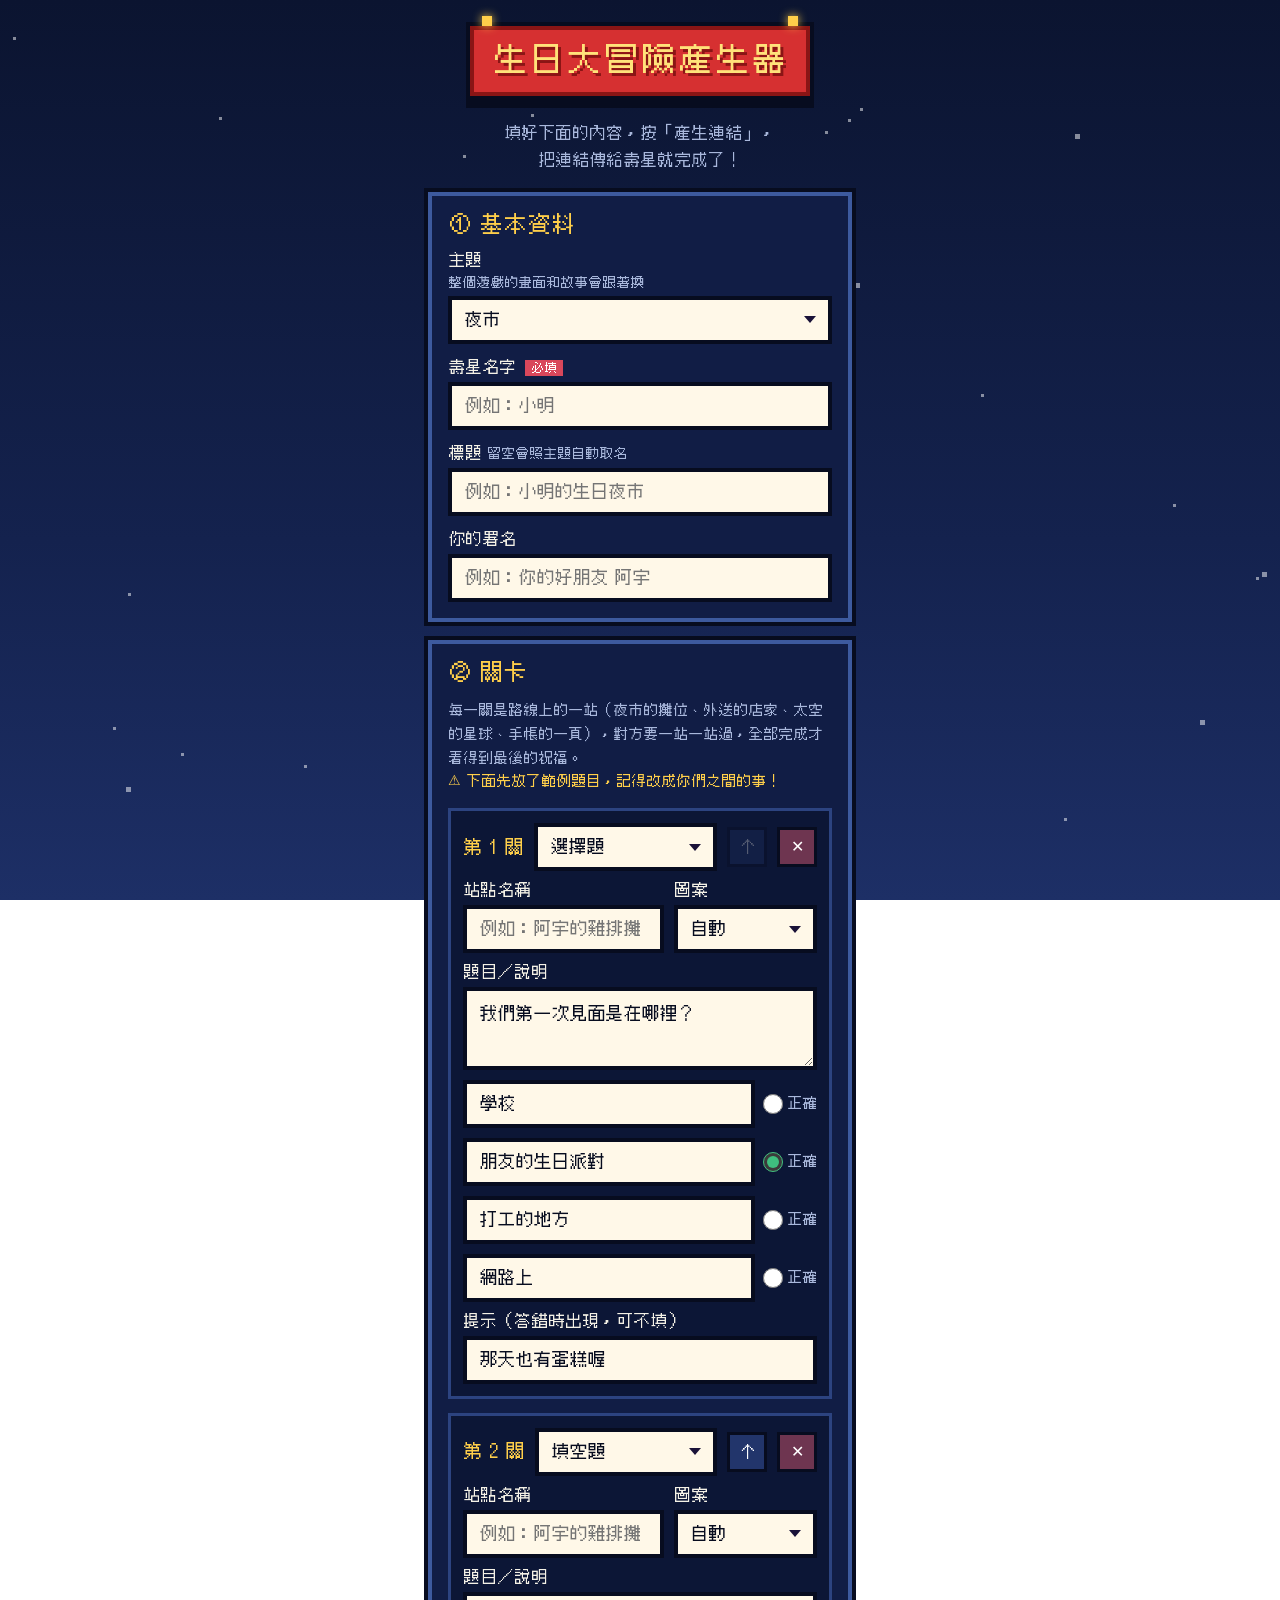
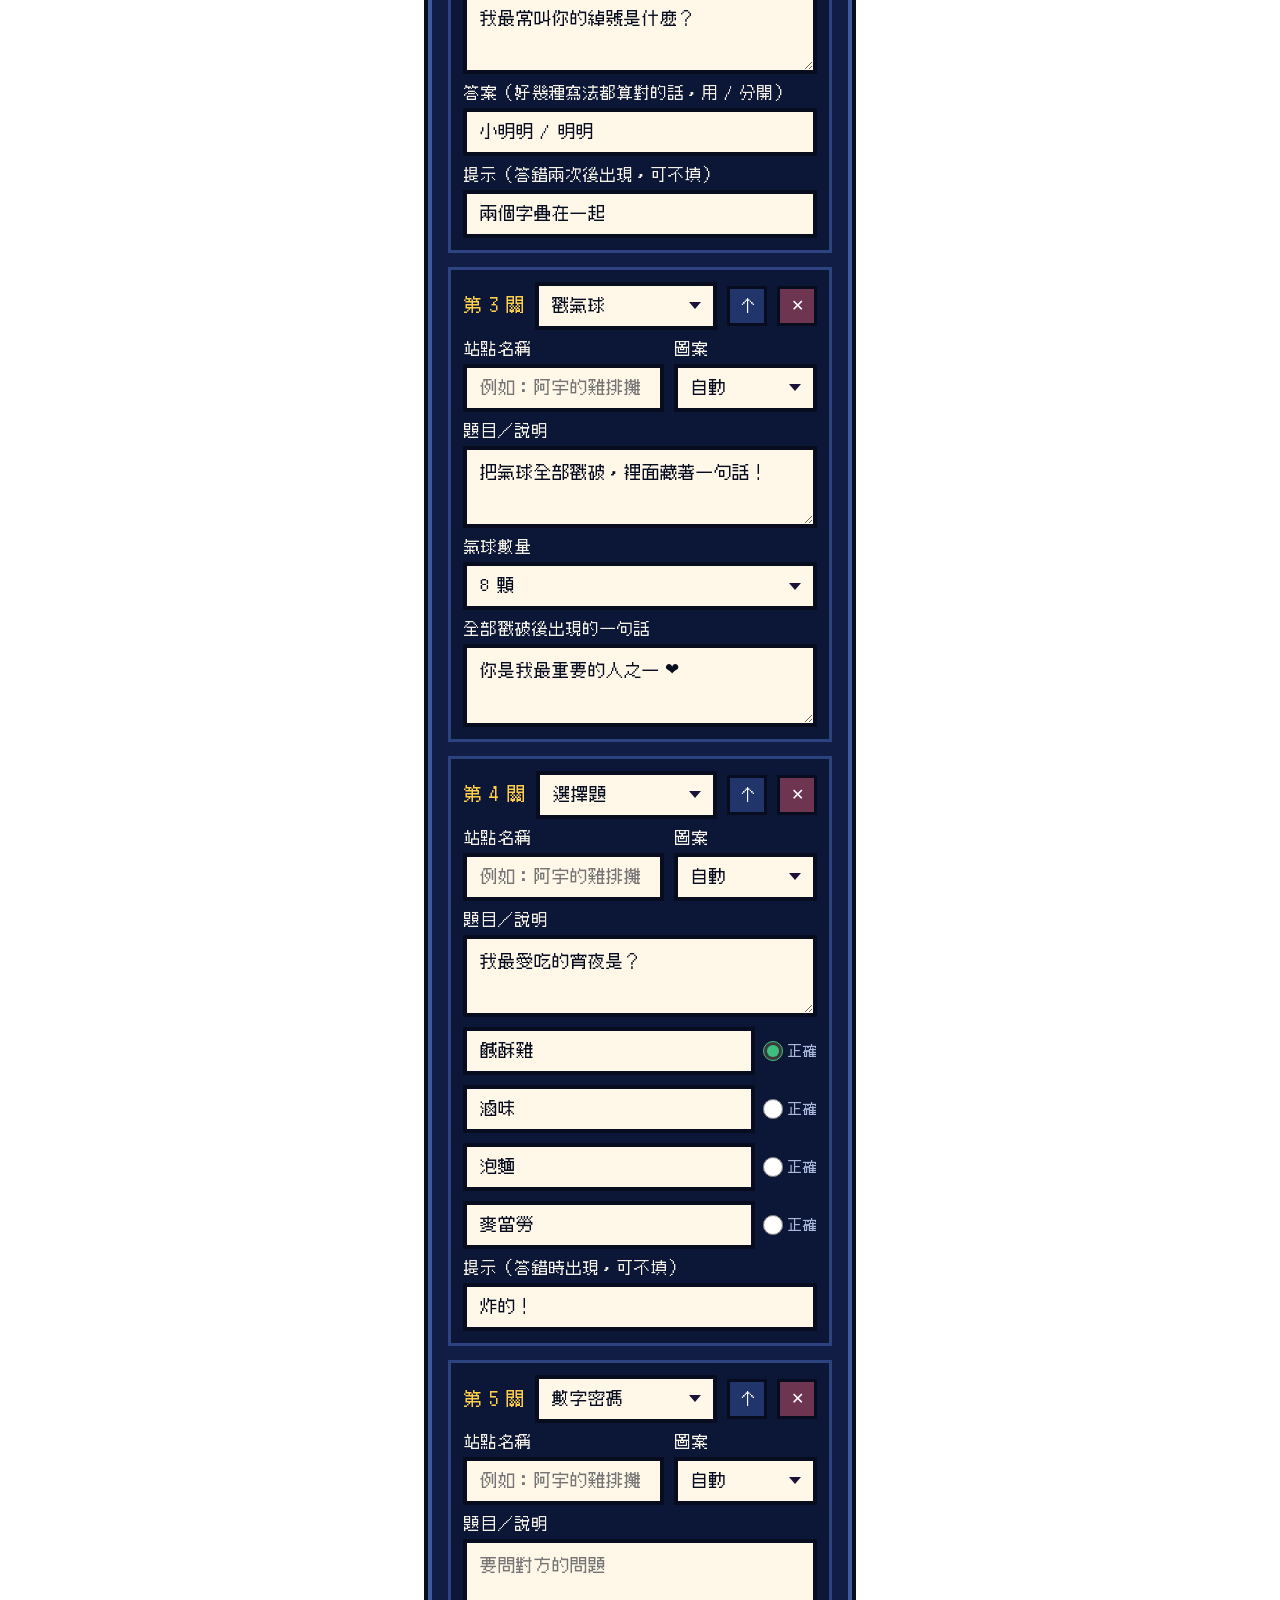
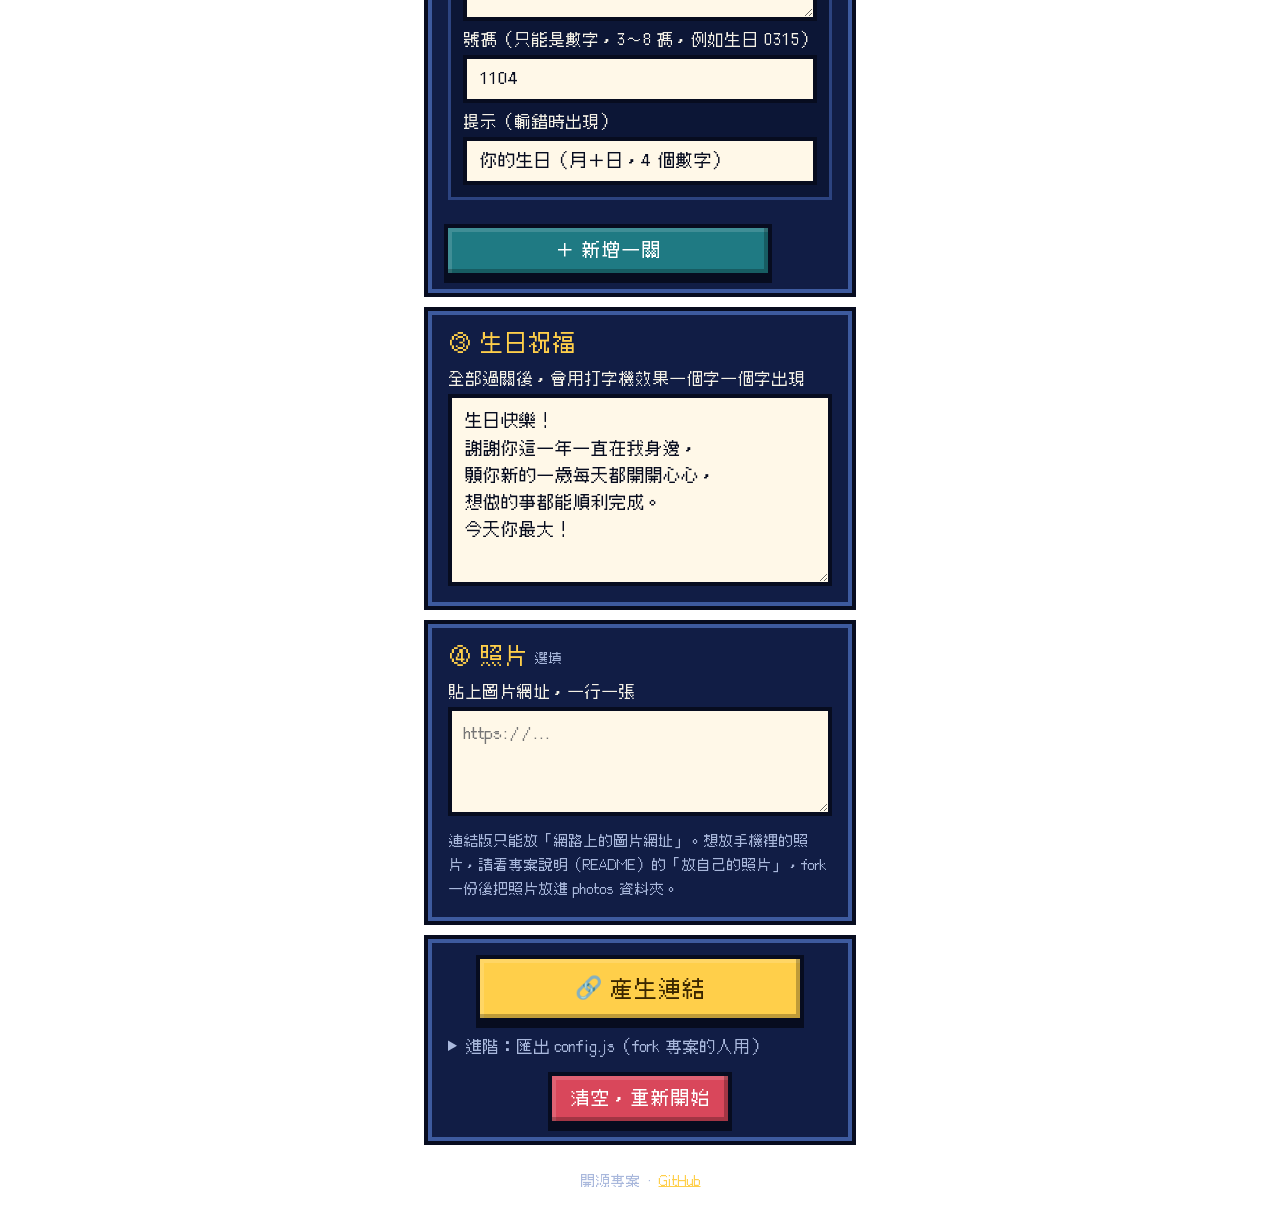
==== create.html @ 2e1952f0 "生日大冒險：可換主題的生日闖關小遊戲（開源版第一版） - 4 種主題：夜市（放天燈）、外送送禮（送到壽星家）、太空冒險（抵達生日星）、手作卡片（打開信封） - 路線畫面共用，主題只管圖案和文字，新增主" ====
<!DOCTYPE html>
<html lang="zh-Hant-TW">
<head>
  <meta charset="UTF-8">
  <meta name="viewport" content="width=device-width, initial-scale=1, viewport-fit=cover">
  <meta name="theme-color" content="#0b1430">
  <title>生日大冒險產生器</title>
  <link rel="preload" href="fonts/Cubic_11.woff2" as="font" type="font/woff2" crossorigin>
  <link rel="icon" href="data:image/svg+xml,%3Csvg xmlns=%27http://www.w3.org/2000/svg%27 viewBox=%270 0 100 100%27%3E%3Ctext y=%27.9em%27 font-size=%2790%27%3E%F0%9F%8E%81%3C/text%3E%3C/svg%3E">
  <link rel="stylesheet" href="css/style.css">
  <link rel="stylesheet" href="css/create.css">
</head>
<body>
  <div id="sky" aria-hidden="true"></div>
  <main id="app" class="maker">
    <div class="sign"><h1>生日大冒險產生器</h1></div>
    <p class="sub">填好下面的內容，按「產生連結」，<br>把連結傳給壽星就完成了！</p>

    <section class="panel">
      <h2>① 基本資料</h2>
      <label>主題 <small>整個遊戲的畫面和故事會跟著換</small>
        <select class="px-input" id="f-theme"></select>
      </label>
      <label><span>壽星名字 <b class="req">必填</b></span>
        <input class="px-input" id="f-name" maxlength="20" placeholder="例如：小明">
      </label>
      <label><span>標題 <small>留空會照主題自動取名</small></span>
        <input class="px-input" id="f-title" maxlength="20" placeholder="例如：小明的生日夜市">
      </label>
      <label>你的署名
        <input class="px-input" id="f-from" maxlength="20" placeholder="例如：你的好朋友 阿宇">
      </label>
    </section>

    <section class="panel">
      <h2>② 關卡</h2>
      <p class="note">每一關是路線上的一站（夜市的攤位、外送的店家、太空的星球、手帳的一頁），對方要一站一站過，全部完成才看得到最後的祝福。<br><b class="warn">⚠ 下面先放了範例題目，記得改成你們之間的事！</b></p>
      <div id="levels"></div>
      <button type="button" class="px-btn wide" id="add-level">＋ 新增一關</button>
    </section>

    <section class="panel">
      <h2>③ 生日祝福</h2>
      <label>全部過關後，會用打字機效果一個字一個字出現
        <textarea class="px-input" id="f-wish" rows="6" maxlength="1000"></textarea>
      </label>
    </section>

    <section class="panel">
      <h2>④ 照片 <small>選填</small></h2>
      <label>貼上圖片網址，一行一張
        <textarea class="px-input" id="f-photos" rows="3" placeholder="https://..."></textarea>
      </label>
      <p class="note">連結版只能放「網路上的圖片網址」。想放手機裡的照片，請看專案說明（README）的「放自己的照片」，fork 一份後把照片放進 photos 資料夾。</p>
    </section>

    <section class="panel actions">
      <p id="errors" class="errors" role="alert"></p>
      <button type="button" class="px-btn yellow wide big" id="make">🔗 產生連結</button>
      <div id="result" hidden>
        <textarea class="px-input" id="link" rows="4" readonly></textarea>
        <div class="row">
          <button type="button" class="px-btn green" id="copy">複製連結</button>
          <a class="px-btn" id="preview" target="_blank" rel="noopener">▶ 先玩玩看</a>
          <a class="px-btn line" id="line" target="_blank" rel="noopener">傳到 LINE</a>
        </div>
        <p class="note">⚠ 答案藏在連結裡（有編碼過，一般人看不出來），但懂程式的人還是解得開，別放太私密的東西。</p>
      </div>
      <details class="adv">
        <summary>進階：匯出 config.js（fork 專案的人用）</summary>
        <textarea class="px-input" id="config-out" rows="8" readonly></textarea>
        <button type="button" class="px-btn" id="copy-config">複製 config.js 內容</button>
      </details>
      <button type="button" class="px-btn red" id="reset">清空，重新開始</button>
    </section>

    <p class="foot">開源專案 · <a href="https://github.com/sdfvgv1994-bot/taco-birthday">GitHub</a></p>
  </main>

  <script src="config.js"></script>
  <script src="js/core/ui.js"></script>
  <script src="js/core/audio.js"></script>
  <script src="js/core/data.js"></script>
  <script src="js/core/sprites.js"></script>
  <!-- 主題積木：想加新主題就在這裡多載入一個 -->
  <script src="js/themes/night.js"></script>
  <script src="js/themes/delivery.js"></script>
  <script src="js/themes/space.js"></script>
  <script src="js/themes/paper.js"></script>
  <script src="js/create.js"></script>
</body>
</html>
---- css/style.css ----
/* 生日夜市：樣式 */
@font-face {
  font-family: "Cubic11";
  src: url("../fonts/Cubic_11.woff2") format("woff2");
  font-display: swap;
}

:root {
  --bg1: #0b1430;
  --bg2: #14224e;
  --ink: #070c1f;
  --text: #f4f1e6;
  --muted: #a9b8dc;
  --purple: #1f7a83;
  --purple-hi: #3d5a9e;
  --orange: #d63031;
  --yellow: #ffcf4a;
  --green: #3fbf7f;
  --red: #d9475b;
  --px: 4px;
}

* { box-sizing: border-box; }
html, body { margin: 0; min-height: 100%; }
body {
  font-family: "Cubic11", "PingFang TC", "Noto Sans TC", "Microsoft JhengHei", sans-serif;
  color: var(--text);
  background: linear-gradient(180deg, var(--bg1), var(--bg2) 60%, #1d2f66);
  background-attachment: fixed;
  -webkit-font-smoothing: none;
  -webkit-tap-highlight-color: transparent;
  overflow-x: hidden;
  transition: filter .6s;
}
body.dark { filter: brightness(.35); }
button { font-family: inherit; touch-action: manipulation; }

#sky { position: fixed; inset: 0; pointer-events: none; z-index: 0; }
.star {
  position: absolute; width: 3px; height: 3px; background: #fff; opacity: .5;
  animation: twinkle 3s steps(3) infinite;
}
.star.big { width: 5px; height: 5px; }
@keyframes twinkle { 50% { opacity: .1; } }

#app {
  position: relative; z-index: 1;
  max-width: 460px; margin: 0 auto;
  min-height: 100dvh;
  padding: calc(18px + env(safe-area-inset-top)) 18px calc(28px + env(safe-area-inset-bottom));
  display: flex; flex-direction: column; align-items: center;
}

#mute {
  position: fixed; top: calc(10px + env(safe-area-inset-top)); right: 10px; z-index: 5;
  width: 42px; height: 42px; font-size: 20px;
  background: rgba(7, 12, 31, .6); color: #fff; border: 3px solid var(--ink);
}

/* 招牌（標題） */
.sign {
  background: var(--orange);
  border: var(--px) solid #8a1515;
  box-shadow: 0 0 0 var(--px) var(--ink), 0 8px 0 var(--px) var(--ink);
  padding: 10px 18px; margin: 8px 0 22px;
  max-width: 100%;
}
.sign h1 {
  margin: 0; font-size: clamp(22px, 7vw, 32px); font-weight: normal; letter-spacing: 2px;
  color: #ffe27a; text-shadow: 3px 3px 0 #8a1515; text-align: center; line-height: 1.3;
  word-break: break-all;
}
.sign.big h1 { font-size: clamp(30px, 10vw, 44px); }

.screen { width: 100%; display: flex; flex-direction: column; align-items: center; gap: 16px; }

.lead { font-size: 22px; margin: 0; text-align: center; color: #fff; }
.sub { font-size: 16px; margin: 0; color: var(--muted); text-align: center; }

/* 像素按鈕 */
.px-btn {
  position: relative;
  font-size: 18px; color: #fff;
  background: var(--purple);
  border: 0; padding: 12px 18px;
  box-shadow:
    inset -4px -4px 0 rgba(0,0,0,.25),
    inset 4px 4px 0 rgba(255,255,255,.15),
    0 0 0 var(--px) var(--ink),
    0 6px 0 var(--px) var(--ink);
  cursor: pointer;
  transition: transform .05s;
}
.px-btn:active:not(:disabled) { transform: translateY(4px); box-shadow:
    inset -4px -4px 0 rgba(0,0,0,.25),
    inset 4px 4px 0 rgba(255,255,255,.15),
    0 0 0 var(--px) var(--ink),
    0 2px 0 var(--px) var(--ink); }
.px-btn.yellow { background: var(--yellow); color: #3a2600; }
.px-btn.green { background: var(--green); }
.px-btn.red { background: var(--red); }
.px-btn.wide { width: 100%; max-width: 320px; }
.px-btn.big { font-size: 22px; padding: 16px; }
.px-btn:disabled { cursor: default; }

/* 開場天燈 */
.intro-lantern { width: 130px; margin: 10px 0 4px; filter: drop-shadow(0 0 18px rgba(255, 154, 58, .7)); }
.intro-lantern svg { width: 100%; display: block; }
.bob { animation: bob 1.2s steps(2) infinite; }
@keyframes bob { 50% { transform: translateY(-8px); } }

/* 關卡標頭 */
.level-head {
  width: 100%; display: flex; justify-content: space-between; align-items: center;
  margin: -6px 0 14px;
}
.level-tag { font-size: 16px; color: var(--yellow); }

/* 題目卡 */
.card {
  width: 100%;
  background: #111d45;
  border: var(--px) solid var(--purple-hi);
  box-shadow: 0 0 0 var(--px) var(--ink);
  padding: 16px;
}
.question { margin: 0; font-size: 20px; line-height: 1.6; text-align: center; white-space: pre-wrap; }

.choices { width: 100%; display: flex; flex-direction: column; gap: 16px; margin-top: 6px; }
.choice { display: flex; align-items: center; gap: 12px; text-align: left; font-size: 18px; }
.choice-mark {
  flex: none; width: 30px; height: 30px; line-height: 30px; text-align: center;
  background: var(--ink); color: var(--yellow); font-size: 16px;
}
.choice.right { background: var(--green); }
.choice.bad { background: #6e3550; opacity: .7; }

.hint { min-height: 1.5em; margin: 0; color: var(--yellow); text-align: center; font-size: 16px; line-height: 1.6; }
.hint.glow { animation: glow 1s steps(2) 3; }
@keyframes glow { 50% { color: #fff; } }

.answer-row { width: 100%; display: flex; gap: 14px; margin-top: 6px; }
.px-input {
  flex: 1; min-width: 0;
  font-family: inherit; font-size: 20px; color: var(--ink);
  background: #fff8e8; border: var(--px) solid var(--ink);
  padding: 10px 12px; outline: none; border-radius: 0;
}
.px-input:focus { border-color: var(--yellow); box-shadow: 0 0 0 var(--px) var(--ink); }
.px-input.right { background: #c9f5df; }

/* 氣球 */
.counter { margin: 0; font-size: 18px; color: var(--yellow); }
.balloon-field { position: relative; width: 100%; height: min(58vh, 420px); }
.balloon {
  position: absolute; width: 64px; height: 86px; padding: 0; margin: -43px 0 0 -32px;
  background: none; border: 0; cursor: pointer;
  animation: float 2.4s ease-in-out infinite;
}
.balloon svg { width: 100%; height: 100%; display: block; pointer-events: none; }
.balloon.popped { animation: popped .35s steps(3) forwards; pointer-events: none; }
@keyframes float { 50% { transform: translateY(-12px); } }
@keyframes popped {
  0% { transform: scale(1); opacity: 1; }
  60% { transform: scale(1.5); opacity: .6; }
  100% { transform: scale(.2); opacity: 0; }
}
.clue {
  position: absolute; inset: 20% 0 auto; text-align: center;
  background: #fff8e8; color: var(--ink); padding: 20px;
  border: var(--px) solid var(--ink); box-shadow: 0 8px 0 var(--ink);
}
.clue-label { margin: 0 0 8px; font-size: 15px; color: #7a5a1a; }
.clue-text { margin: 0; font-size: 22px; line-height: 1.6; white-space: pre-wrap; }

/* 叫號機（數字密碼） */
.lock { width: 300px; max-width: 92%; margin-top: 4px; }
.lock-body {
  background: #1a0808;
  border: var(--px) solid #5a1414;
  box-shadow: 0 0 0 var(--px) var(--ink), 0 0 24px rgba(255, 75, 58, .35);
  padding: 12px 14px 18px;
}
.board-label { margin: 0 0 10px; text-align: center; font-size: 16px; color: #ffcf4a; letter-spacing: 2px; }
.lock-slots { display: flex; justify-content: center; gap: 8px; }
.slot {
  width: 50px; height: 66px; background: #0d0303; color: #ff4b3a;
  font-size: 40px; line-height: 66px; text-align: center;
  box-shadow: inset 0 0 0 2px #3a0c0c; text-shadow: 0 0 10px rgba(255, 75, 58, .9);
}
.slot:empty::after { content: "-"; color: #4a1010; text-shadow: none; }
.lock.open .slot { color: #4fd1a1; text-shadow: 0 0 10px rgba(79, 209, 161, .9); }
.lock-slots.many { gap: 4px; }
.lock-slots.many .slot { width: 30px; height: 48px; font-size: 26px; line-height: 48px; }
.lock-title { margin: 8px 0 0; font-size: 20px; }
.keypad {
  display: grid; grid-template-columns: repeat(3, 1fr); gap: 16px;
  width: 100%; max-width: 300px;
}
.key { font-size: 26px; padding: 12px 0; border-radius: 0; }

/* 搖晃（答錯） */
.shake { animation: shake .4s steps(6); }
@keyframes shake {
  20% { transform: translateX(-8px); }
  40% { transform: translateX(8px); }
  60% { transform: translateX(-6px); }
  80% { transform: translateX(6px); }
}

.pop-in { animation: popin .35s steps(4); }
@keyframes popin { from { transform: scale(.4); opacity: 0; } }

/* 過關橫幅 */
.clear-banner {
  position: fixed; inset: 0; z-index: 20; display: flex; align-items: center; justify-content: center;
  background: rgba(5, 10, 28, .55);
}
.clear-box {
  background: var(--yellow); color: #3a2600; text-align: center; padding: 18px 40px;
  box-shadow: 0 0 0 var(--px) var(--ink), 0 10px 0 var(--px) var(--ink);
}
.clear-title { margin: 0; font-size: 40px; }
.clear-stars { margin: 6px 0 0; font-size: 22px; color: #c25b00; }

/* 結尾 */
.finale { gap: 18px; }
.finale .sign { margin-bottom: 4px; }
.hb-name { margin: 0; font-size: clamp(30px, 10vw, 42px); color: var(--yellow); text-shadow: 4px 4px 0 var(--ink); text-align: center; word-break: break-all; }
.photos {
  width: calc(100% + 36px); margin: 0 -18px;
  display: flex; gap: 18px; overflow-x: auto; scroll-snap-type: x mandatory;
  padding: 14px 40px 22px; -webkit-overflow-scrolling: touch; scrollbar-width: none;
}
.photos::-webkit-scrollbar { display: none; }
.photos:has(.polaroid:only-child) { justify-content: center; }
.polaroid {
  flex: none; width: 72%; max-width: 300px; margin: 0; scroll-snap-align: center;
  background: #fff; padding: 10px 10px 34px;
  box-shadow: 0 0 0 var(--px) var(--ink), 0 8px 0 var(--px) var(--ink);
  transform: rotate(var(--tilt, 0deg));
}
.polaroid img { width: 100%; aspect-ratio: 1; object-fit: cover; display: block; background: #ddd; }
.swipe-tip { margin: -10px 0 0; color: var(--muted); font-size: 14px; }
.wish { background: #fff8e8; color: var(--ink); border-color: var(--ink); }
.wish-text { margin: 0; font-size: 19px; line-height: 1.8; white-space: pre-wrap; min-height: 4em; cursor: pointer; }
.wish-text:not(.done)::after { content: "▌"; animation: twinkle .8s steps(1) infinite; }
.wish-from { margin: 12px 0 0; text-align: right; font-size: 18px; color: #c0392b; }
.end-buttons { display: flex; flex-wrap: wrap; justify-content: center; gap: 18px; margin-top: 8px; }
.end-buttons .px-btn { font-size: 16px; padding: 10px 14px; }

.confetti { position: fixed; inset: 0; width: 100%; height: 100%; pointer-events: none; z-index: 15; }

.toast {
  position: fixed; left: 50%; bottom: 30px; z-index: 30; transform: translate(-50%, 20px);
  background: var(--ink); color: #fff; padding: 10px 16px; opacity: 0;
  border: 3px solid var(--yellow); transition: all .25s; max-width: 90%; text-align: center;
}
.toast.show { opacity: 1; transform: translate(-50%, 0); }

@media (prefers-reduced-motion: reduce) {
  .bob, .balloon, .star, .flame { animation: none !important; }
}


/* ================= 夜市 ================= */
.sub { white-space: pre-line; line-height: 1.7; }
.px-btn.small { font-size: 15px; padding: 8px 14px; background: #22356b; }

/* 紅布條標題：兩邊掛燈泡 */
.sign { position: relative; }
.sign::before, .sign::after {
  content: ""; position: absolute; top: -14px; width: 10px; height: 10px; background: #ffcf4a;
  box-shadow: 0 0 10px #ffcf4a;
}
.sign::before { left: 8px; } .sign::after { right: 8px; }

.market { gap: 10px; }
.market-top { width: 100%; display: flex; align-items: center; gap: 10px; padding-right: 48px; }
.home-btn {
  flex: none; width: 42px; height: 42px; font-size: 20px; color: #fff;
  background: rgba(7, 12, 31, .6); border: 3px solid var(--ink); cursor: pointer;
}
.stamp-card {
  flex: 1; display: flex; align-items: center; flex-wrap: wrap; gap: 6px;
  background: #f4ead0; color: var(--ink); padding: 8px 10px;
  border: 3px dashed #c0392b; box-shadow: 0 0 0 3px var(--ink);
}
.stamp-title { font-size: 15px; margin-right: 2px; }
.stamp {
  width: 30px; height: 30px; line-height: 26px; text-align: center; font-size: 14px;
  border: 2px dashed #b8a67a; border-radius: 50%; color: #b8a67a;
}
.stamp.on { border: 2px solid #c0392b; color: #c0392b; transform: rotate(-12deg); font-size: 15px; }
.stamp.fresh { animation: stampIn .5s steps(4) .2s backwards; }
@keyframes stampIn { from { transform: rotate(-12deg) scale(3); opacity: 0; } }
.next-tip { margin: 0; font-size: 17px; color: var(--yellow); text-align: center; }

.street {
  position: relative; width: 100%;
  background:
    linear-gradient(90deg, transparent 0 46%, rgba(255,255,255,.06) 46% 54%, transparent 54%),
    repeating-linear-gradient(0deg, #2a3350 0 22px, #262e49 22px 44px);
  border: var(--px) solid #3a456b; box-shadow: 0 0 0 var(--px) var(--ink);
  padding: 16px 8px 10px; overflow: hidden;
}
/* 頭頂一串串燈泡 */
.street-row { position: relative; display: grid; grid-template-columns: 1.25fr 1fr; align-items: end; gap: 6px; padding: 22px 0 16px; }
.street-row.flip { grid-template-columns: 1fr 1.25fr; }
.street-row.flip .stall { order: 2; }
.street-row::before {
  content: ""; position: absolute; left: -8px; right: -8px; top: 4px; height: 8px;
  background: radial-gradient(circle, #ffe27a 0 3px, transparent 4px) 0 0 / 26px 8px repeat-x;
  filter: drop-shadow(0 0 4px #ffcf4a);
  border-top: 2px solid #4a557d;
}
.stall {
  position: relative; display: flex; flex-direction: column; align-items: center;
  background: none; border: 0; padding: 0; cursor: pointer; color: inherit;
}
.stall-art, .altar-art { width: 100%; max-width: 200px; }
.stall-art svg, .altar-art svg, .deco-a svg, .deco-b svg, .walker svg { width: 100%; display: block; }
.stall-name {
  margin-top: 4px; font-size: 15px; color: var(--ink); background: #ffcf4a; padding: 3px 10px;
  box-shadow: 0 0 0 2px var(--ink);
  max-width: 100%; overflow: hidden; text-overflow: ellipsis; white-space: nowrap;
}
.stall-flag {
  position: absolute; top: -14px; right: 4px; z-index: 2; font-size: 13px; padding: 2px 6px;
  background: var(--ink); color: #a9b8dc; border: 2px solid #3a456b;
}
.stall.closed .stall-art { filter: brightness(.38) saturate(.35); }
.stall.closed .stall-name { background: #4a557d; color: #c8d2ee; }
.stall.open .stall-art { filter: drop-shadow(0 0 12px rgba(255, 207, 74, .75)); }
.stall.open .stall-flag { background: #4fd1a1; color: var(--ink); border-color: var(--ink); animation: arrowBob .6s steps(2) infinite; }
@keyframes arrowBob { 50% { transform: translateY(5px); } }
.stall.cleared .stall-flag {
  top: 30%; right: 50%; transform: translateX(50%) rotate(-12deg); font-size: 18px; padding: 4px 10px;
  background: rgba(244, 234, 208, .92); color: #c0392b; border: 3px solid #c0392b;
}

.side { display: flex; align-items: flex-end; justify-content: center; gap: 12px; padding-bottom: 26px; }
.deco-a { width: 30px; animation: sway 2.4s steps(4) infinite; }
.deco-a.low { width: 24px; margin-bottom: 20px; animation-delay: .6s; }
@keyframes sway { 50% { transform: rotate(5deg); } }
.deco-b { width: 64px; }

.street-end { display: flex; justify-content: center; padding: 26px 0 12px; border-top: 3px dashed #4a557d; }
.altar { display: flex; flex-direction: column; align-items: center; background: none; border: 0; padding: 0; cursor: pointer; }
.altar .altar-art { width: 84px; filter: brightness(.4) saturate(.3); }
.altar.ready .altar-art { filter: drop-shadow(0 0 16px rgba(255, 154, 58, .95)); animation: bob 1s steps(2) infinite; }
.altar:not(.ready) .stall-name { background: #4a557d; color: #c8d2ee; }

.walker {
  position: absolute; left: 0; top: 0; width: 28px; z-index: 3;
  transform: translate(-50%, -100%); pointer-events: none; opacity: 0;
  filter: drop-shadow(0 3px 0 rgba(0,0,0,.4));
}
.walker.ready { opacity: 1; }
.walker.face-left svg { transform: scaleX(-1); }
.walker.walking svg { animation: step .24s steps(2) infinite; }
@keyframes step { 50% { margin-top: -4px; } }

.level-head { gap: 8px; }
.level-head .back-btn {
  background: #22356b; color: #fff; border: 3px solid var(--ink); padding: 6px 10px; font-size: 15px; cursor: pointer;
}

/* 集點印章（過關提示） */
.clear-box { background: #f4ead0; border: 4px solid #c0392b; transform: rotate(-4deg); }
.clear-title { color: #c0392b; font-size: 64px; line-height: 1; }
.clear-stars { color: #c0392b; }

.big-clear {
  position: fixed; inset: 0; z-index: 25; display: flex; align-items: center; justify-content: center;
  background: rgba(5, 10, 28, .6); pointer-events: none;
}
.big-clear-text {
  margin: 0; font-size: clamp(54px, 18vw, 96px); color: #c0392b; background: #f4ead0;
  padding: 6px 22px; border: 8px solid #c0392b; border-radius: 16px;
  transform: rotate(-8deg); animation: stamp .5s steps(4);
}
@keyframes stamp { from { transform: rotate(-8deg) scale(2.4); opacity: 0; } }

/* 放天燈 */
.lantern-screen { min-height: 62vh; }
.sky-lantern {
  position: relative; width: 190px; margin-top: 26px; background: none; border: 0; padding: 0; cursor: pointer;
  filter: drop-shadow(0 0 26px rgba(255, 154, 58, .85));
}
.sky-lantern-art svg { width: 100%; display: block; }
.sky-lantern-text {
  position: absolute; left: 12%; right: 12%; top: 18%; text-align: center; white-space: pre-line;
  font-size: 22px; line-height: 1.5; color: #7a2a0a; word-break: break-all;
}
.sky-lantern.fly { transition: transform 2.4s ease-in, opacity 2.4s ease-in; transform: translateY(-110vh) scale(.35); opacity: .2; }
.stamp-card { gap: 4px; padding: 8px; }
.stamp { width: 27px; height: 27px; line-height: 23px; font-size: 13px; }
.stamp.on { font-size: 13px; }
.sky-lantern.burst { transition: transform 1.2s steps(8), opacity 1.2s; transform: scale(2.2) rotate(8deg); opacity: 0; }
.goal-tag { margin: 0; font-size: 24px; line-height: 1.5; text-align: center; white-space: pre-line; color: var(--yellow); word-break: break-all; }
---- css/create.css ----
/* 產生器頁面 */
.maker { gap: 18px; }
.maker .sign { margin-bottom: 6px; }
.maker .sub { line-height: 1.7; }

.panel {
  width: 100%;
  background: #111d45;
  border: var(--px) solid var(--purple-hi);
  box-shadow: 0 0 0 var(--px) var(--ink);
  padding: 16px;
  display: flex; flex-direction: column; gap: 14px;
}
.panel h2 { margin: 0; font-size: 22px; font-weight: normal; color: var(--yellow); }
.panel h2 small, label small { color: var(--muted); font-size: 13px; }
.panel label { display: flex; flex-direction: column; gap: 6px; font-size: 16px; }
.panel .px-input { width: 100%; font-size: 17px; }
.panel textarea.px-input { resize: vertical; line-height: 1.6; }
.panel select.px-input { appearance: none; -webkit-appearance: none;
  background: #fff8e8 url("data:image/svg+xml,%3Csvg xmlns='http://www.w3.org/2000/svg' viewBox='0 0 10 6'%3E%3Cpath d='M0 0h10L5 6z' fill='%231a1238'/%3E%3C/svg%3E") no-repeat right 12px center / 12px; padding-right: 34px; }
.req { font-weight: normal; font-size: 12px; background: var(--red); color: #fff; padding: 1px 6px; margin-left: 4px; }
.note { margin: 0; font-size: 14px; color: var(--muted); line-height: 1.7; }

.level-card {
  background: #0c1636; border: 3px solid #2c4380; padding: 12px;
  display: flex; flex-direction: column; gap: 10px; margin-bottom: 14px;
}
.level-top { display: flex; align-items: center; gap: 10px; }
.level-top .level-no { flex: none; color: var(--yellow); font-size: 18px; }
.level-top select { flex: 1; }
.icon-btn {
  flex: none; width: 40px; height: 40px; font-size: 16px; padding: 0;
  background: #22356b; color: #fff; border: 3px solid var(--ink); cursor: pointer;
}
.icon-btn:disabled { opacity: .3; cursor: default; }
.icon-btn.del { background: #6e3550; }

.opt-row { display: flex; align-items: center; gap: 8px; }
.opt-row .px-input { flex: 1; }
.opt-row label.correct {
  flex: none; flex-direction: row; align-items: center; gap: 4px; font-size: 14px; color: var(--muted);
}
.opt-row input[type=radio] { width: 20px; height: 20px; accent-color: var(--green); margin: 0; }

.actions { align-items: center; }
.errors { margin: 0; color: #ff9aa8; white-space: pre-line; line-height: 1.7; text-align: left; width: 100%; }
.errors:empty { display: none; }
#result { width: 100%; display: flex; flex-direction: column; gap: 14px; }
#result[hidden] { display: none; }
#link { font-size: 13px; word-break: break-all; }
.row { display: flex; flex-wrap: wrap; gap: 16px; justify-content: center; }
.row .px-btn { font-size: 16px; padding: 10px 14px; text-decoration: none; }
.px-btn.line { background: #06c755; }
.adv { width: 100%; color: var(--muted); }
.adv summary { cursor: pointer; padding: 6px 0; }
.adv textarea { margin: 10px 0; font-size: 12px; font-family: ui-monospace, monospace; }
.foot { color: var(--muted); font-size: 14px; }
.foot a { color: var(--yellow); }
.warn { color: var(--yellow); font-weight: normal; }
.two-col { display: grid; grid-template-columns: 1.4fr 1fr; gap: 10px; }
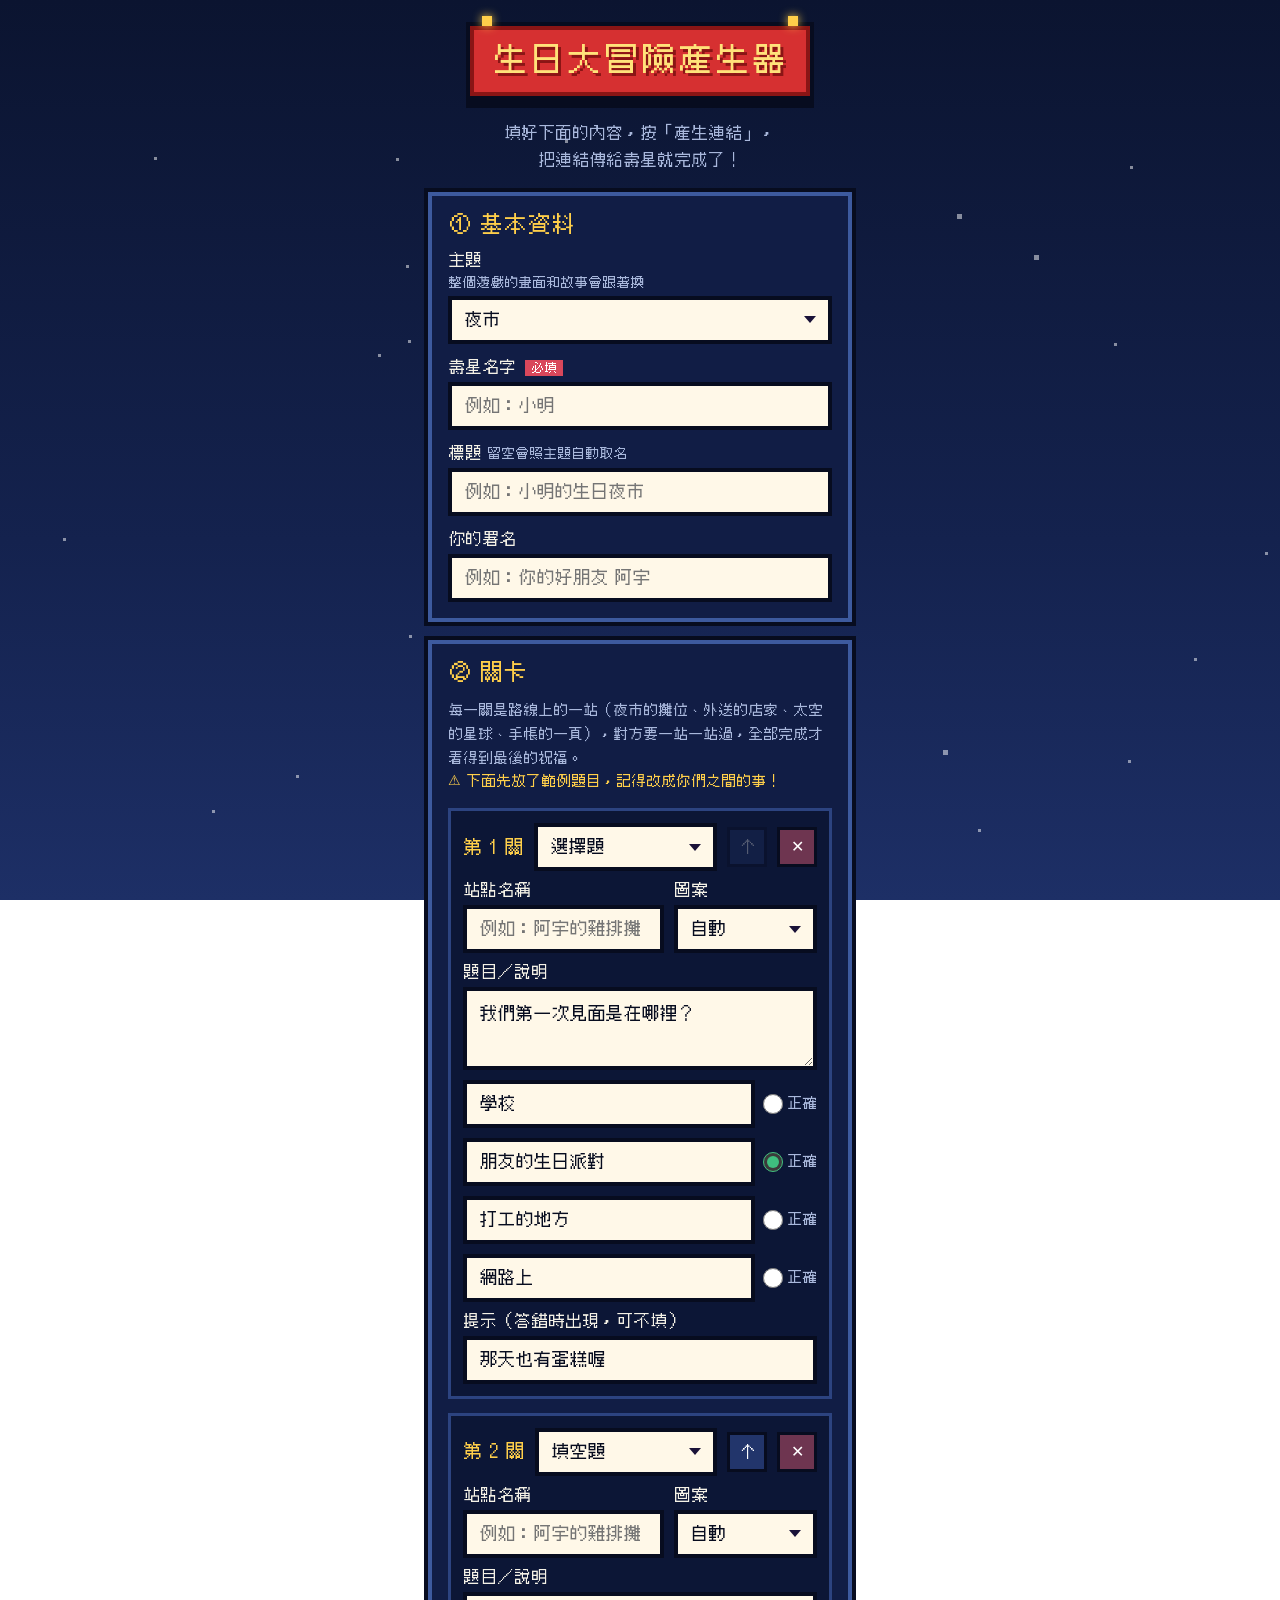
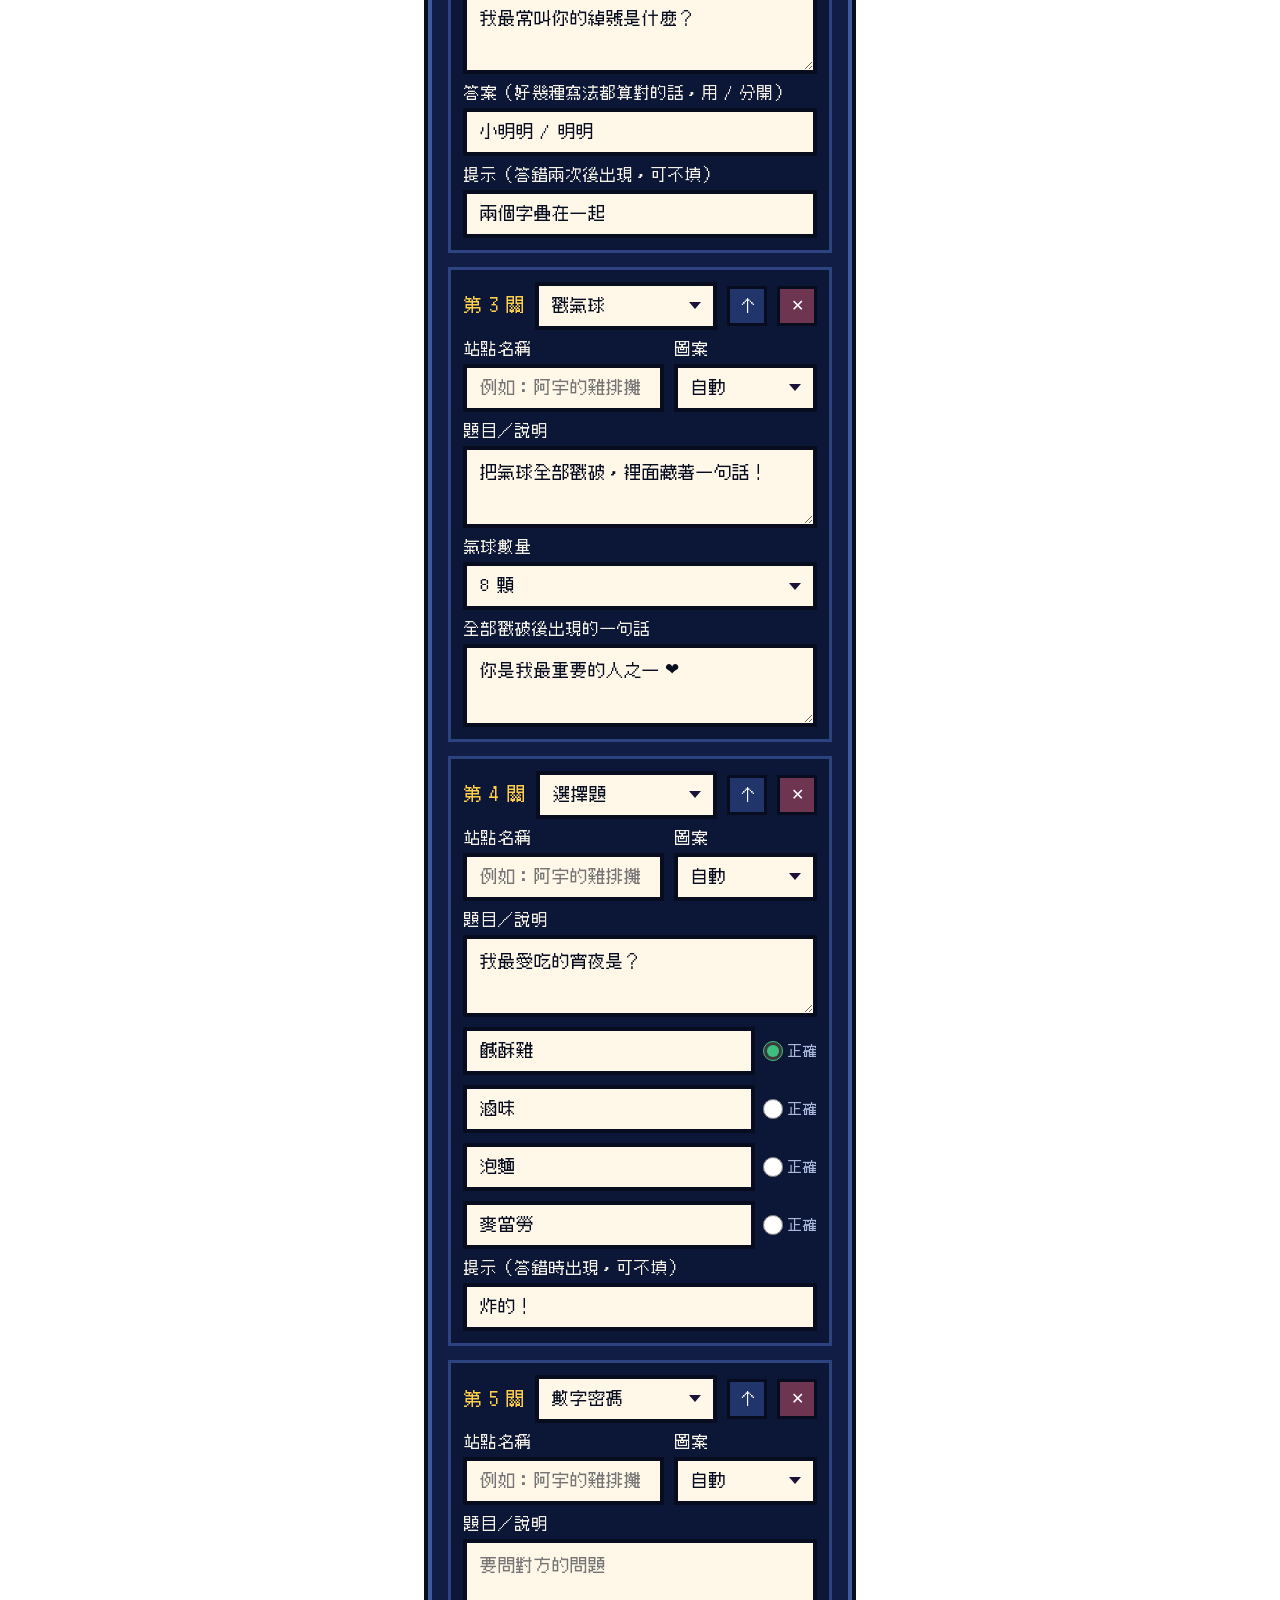
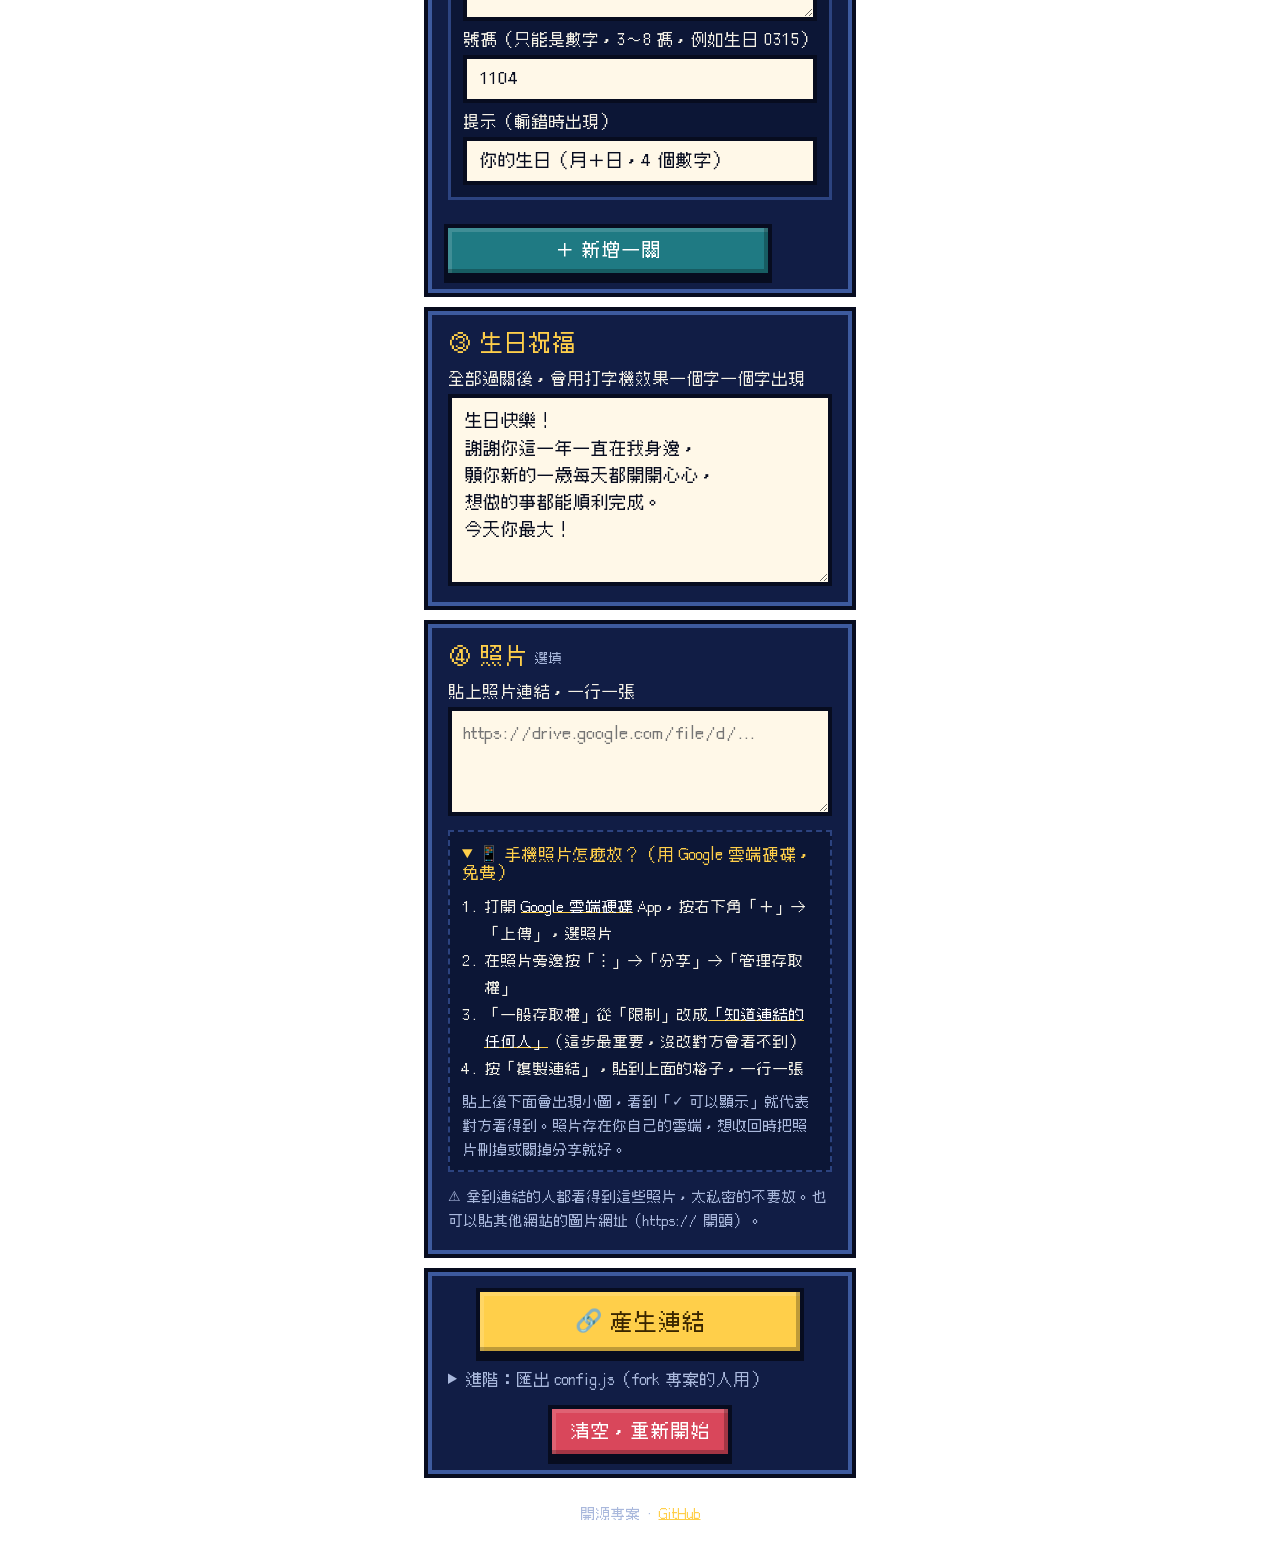
==== commit 4869b33c: "產生器支援 Google 雲端硬碟的照片連結 - 貼 Google 雲端的分享連結會自動轉成可以顯示的圖片網址 - 照片欄下方即時預覽，打不開時直接說原因（通常是分享設定沒改） - 產生器加上手機放照" ====
--- a/create.html
+++ b/create.html
@@ -48,10 +48,21 @@
 
     <section class="panel">
       <h2>④ 照片 <small>選填</small></h2>
-      <label>貼上圖片網址，一行一張
-        <textarea class="px-input" id="f-photos" rows="3" placeholder="https://..."></textarea>
+      <label>貼上照片連結，一行一張
+        <textarea class="px-input" id="f-photos" rows="3" placeholder="https://drive.google.com/file/d/..."></textarea>
       </label>
-      <p class="note">連結版只能放「網路上的圖片網址」。想放手機裡的照片，請看專案說明（README）的「放自己的照片」，fork 一份後把照片放進 photos 資料夾。</p>
+      <div id="photo-preview" class="photo-preview"></div>
+      <details class="howto" open>
+        <summary>📱 手機照片怎麼放？（用 Google 雲端硬碟，免費）</summary>
+        <ol>
+          <li>打開 <b>Google 雲端硬碟</b> App，按右下角「＋」→「上傳」，選照片</li>
+          <li>在照片旁邊按「⋮」→「分享」→「管理存取權」</li>
+          <li>「一般存取權」從「限制」改成<b>「知道連結的任何人」</b>（這步最重要，沒改對方會看不到）</li>
+          <li>按「複製連結」，貼到上面的格子，一行一張</li>
+        </ol>
+        <p class="note">貼上後下面會出現小圖，看到「✓ 可以顯示」就代表對方看得到。照片存在你自己的雲端，想收回時把照片刪掉或關掉分享就好。</p>
+      </details>
+      <p class="note">⚠ 拿到連結的人都看得到這些照片，太私密的不要放。也可以貼其他網站的圖片網址（https:// 開頭）。</p>
     </section>
 
     <section class="panel actions">
--- a/css/create.css
+++ b/css/create.css
@@ -58,3 +58,21 @@
 .foot a { color: var(--yellow); }
 .warn { color: var(--yellow); font-weight: normal; }
 .two-col { display: grid; grid-template-columns: 1.4fr 1fr; gap: 10px; }
+
+/* 照片預覽 */
+.photo-preview { display: flex; flex-direction: column; gap: 8px; }
+.photo-preview:empty { display: none; }
+.pv-item { display: flex; align-items: center; gap: 10px; background: #0c1636; border: 2px solid #2c4380; padding: 6px; }
+.pv-item.ok { border-color: #4fd1a1; }
+.pv-item.bad { border-color: #ff9aa8; }
+.pv-thumb { flex: none; width: 56px; height: 56px; background: #22356b; overflow: hidden; }
+.pv-thumb img { width: 100%; height: 100%; object-fit: cover; display: block; }
+.pv-item.bad .pv-thumb img { display: none; }
+.pv-info { display: flex; flex-direction: column; gap: 2px; font-size: 14px; line-height: 1.5; }
+.pv-no { color: var(--muted); font-size: 13px; }
+.pv-item.ok .pv-status { color: #4fd1a1; }
+.pv-item.bad .pv-status { color: #ff9aa8; }
+.howto { width: 100%; background: #0c1636; border: 2px dashed #2c4380; padding: 8px 12px; }
+.howto summary { cursor: pointer; font-size: 16px; color: var(--yellow); padding: 4px 0; }
+.howto ol { margin: 8px 0; padding-left: 22px; font-size: 15px; line-height: 1.8; }
+.howto b { color: #fff; font-weight: normal; text-decoration: underline; text-decoration-color: var(--yellow); }
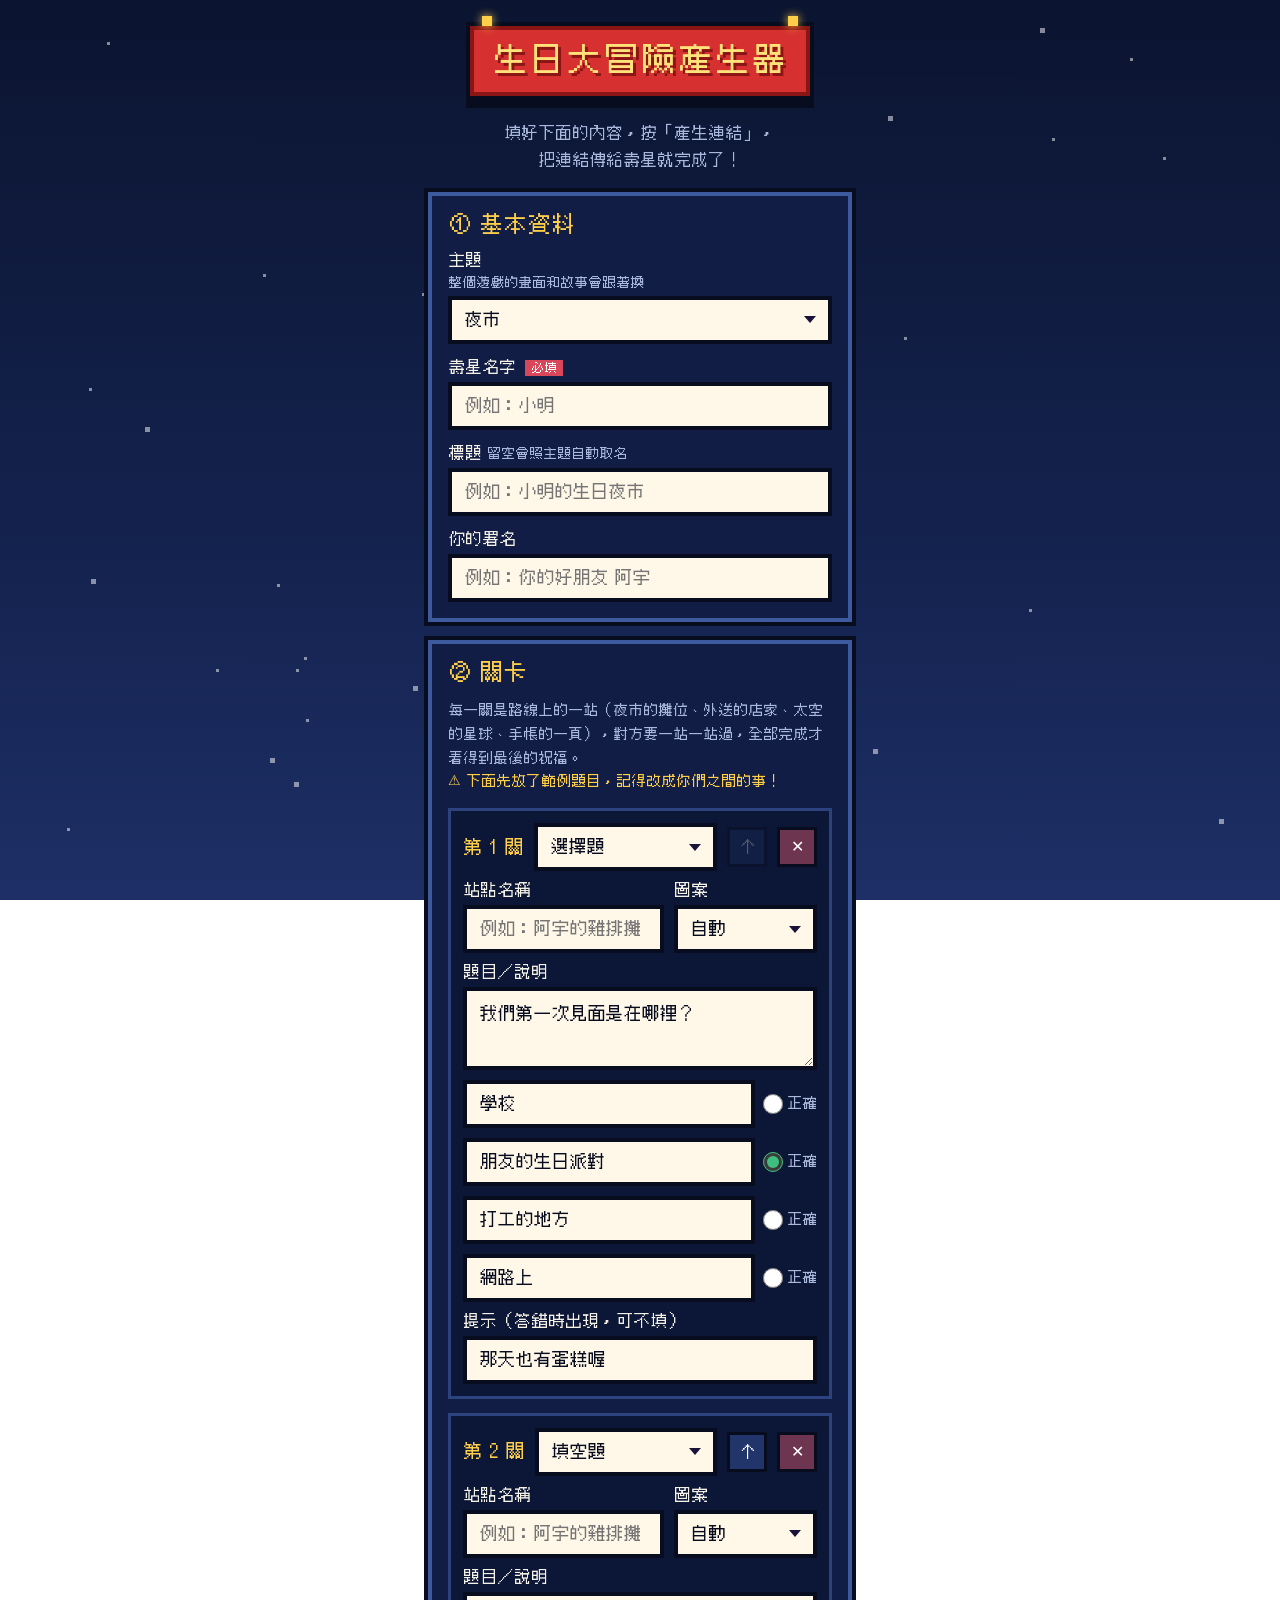
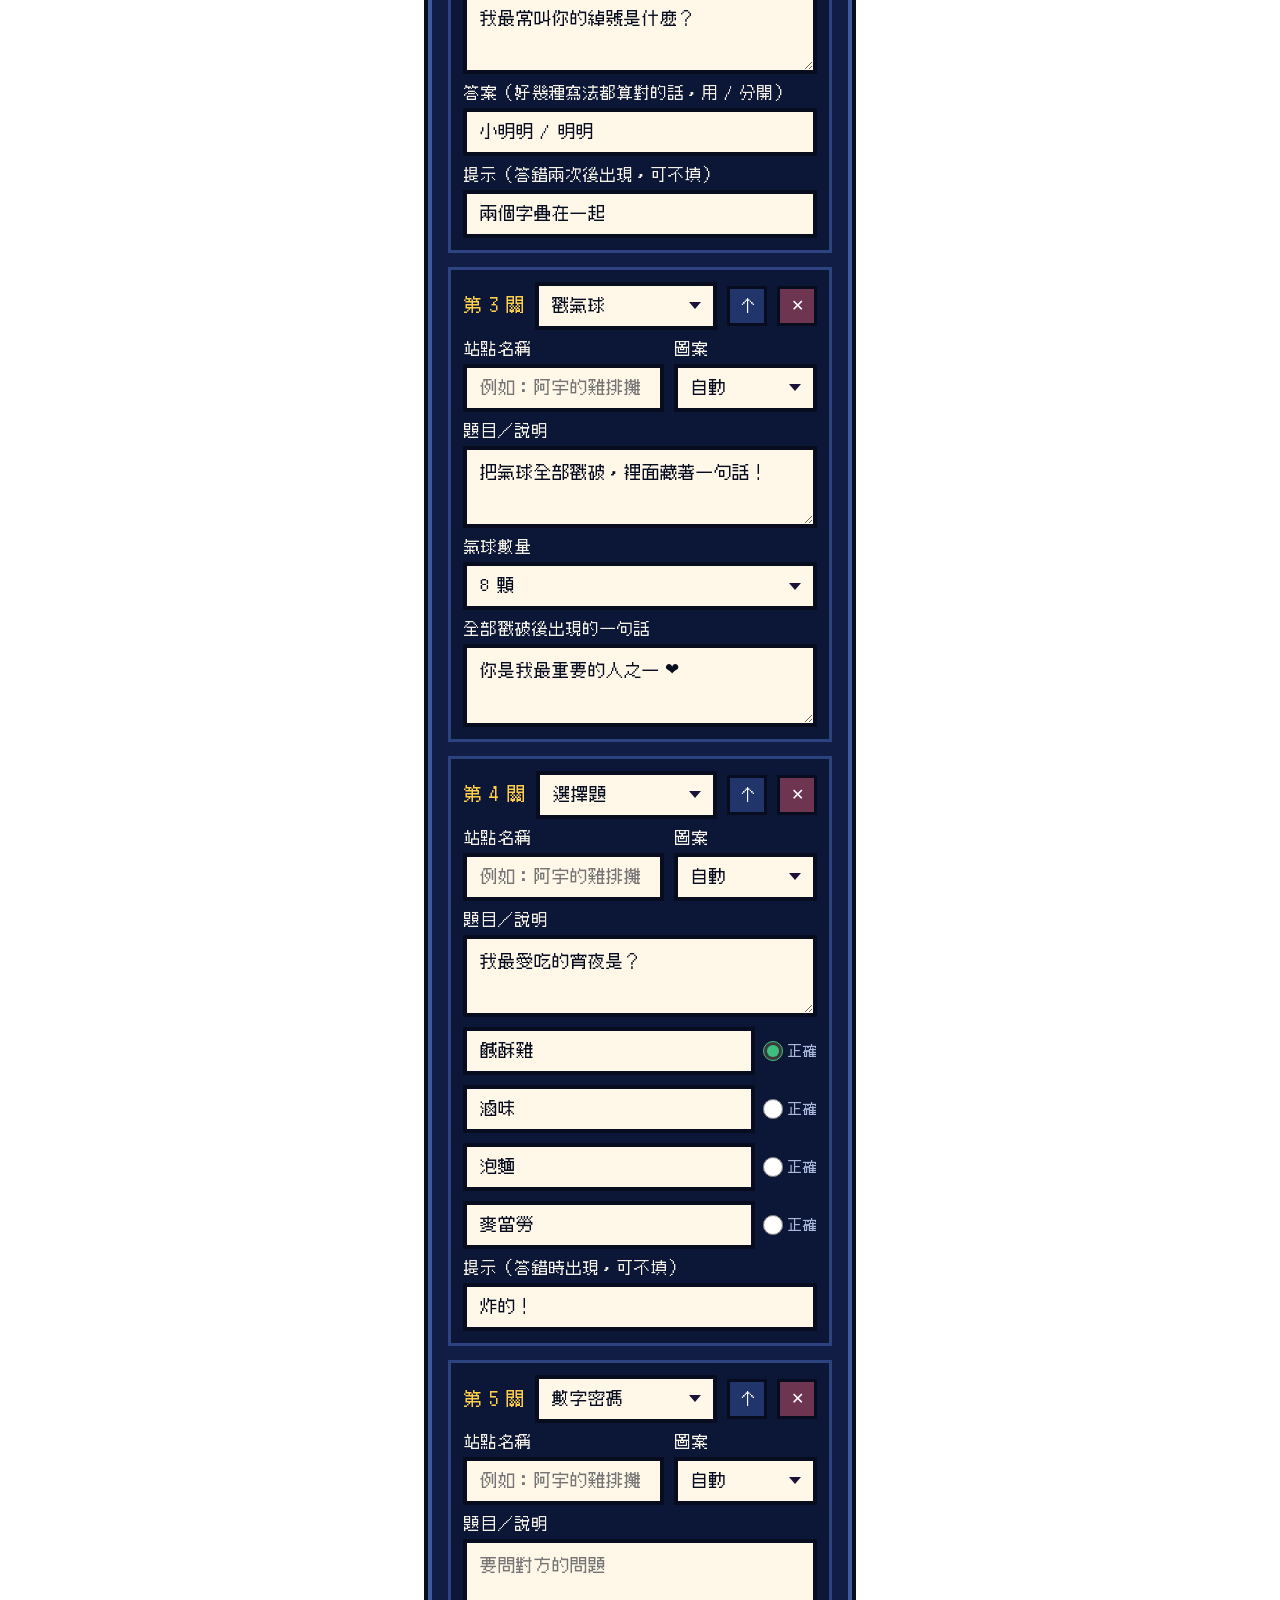
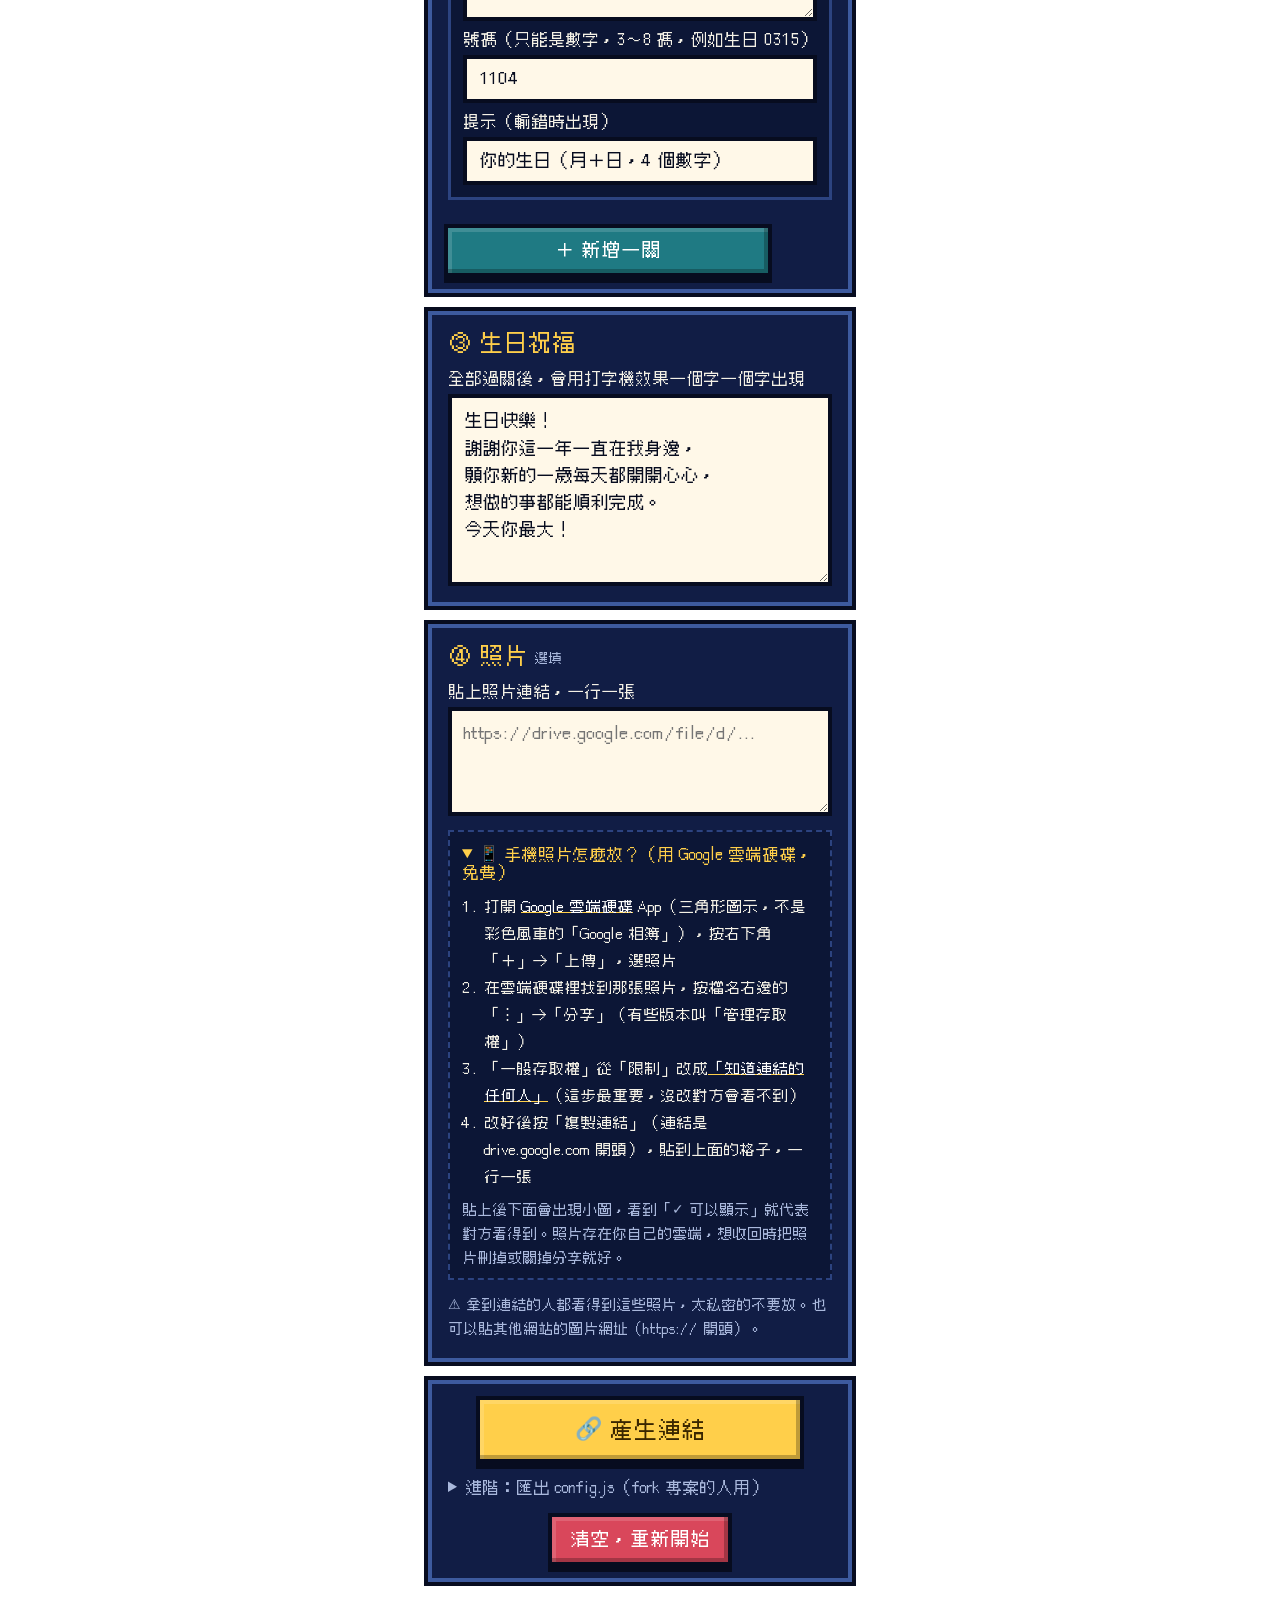
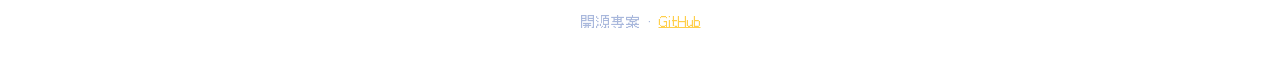
==== commit f10d4693: "照片欄：認得 Google 相簿連結並提示改用雲端硬碟，步驟寫得更清楚 Co-Authored-By: Claude Opus 5.5 <noreply@anthropic.com> Claude-S" ====
--- a/create.html
+++ b/create.html
@@ -55,10 +55,10 @@
       <details class="howto" open>
         <summary>📱 手機照片怎麼放？（用 Google 雲端硬碟，免費）</summary>
         <ol>
-          <li>打開 <b>Google 雲端硬碟</b> App，按右下角「＋」→「上傳」，選照片</li>
-          <li>在照片旁邊按「⋮」→「分享」→「管理存取權」</li>
+          <li>打開 <b>Google 雲端硬碟</b> App（三角形圖示，不是彩色風車的「Google 相簿」），按右下角「＋」→「上傳」，選照片</li>
+          <li>在雲端硬碟裡找到那張照片，按檔名右邊的「⋮」→「分享」（有些版本叫「管理存取權」）</li>
           <li>「一般存取權」從「限制」改成<b>「知道連結的任何人」</b>（這步最重要，沒改對方會看不到）</li>
-          <li>按「複製連結」，貼到上面的格子，一行一張</li>
+          <li>改好後按「複製連結」（連結是 drive.google.com 開頭），貼到上面的格子，一行一張</li>
         </ol>
         <p class="note">貼上後下面會出現小圖，看到「✓ 可以顯示」就代表對方看得到。照片存在你自己的雲端，想收回時把照片刪掉或關掉分享就好。</p>
       </details>
